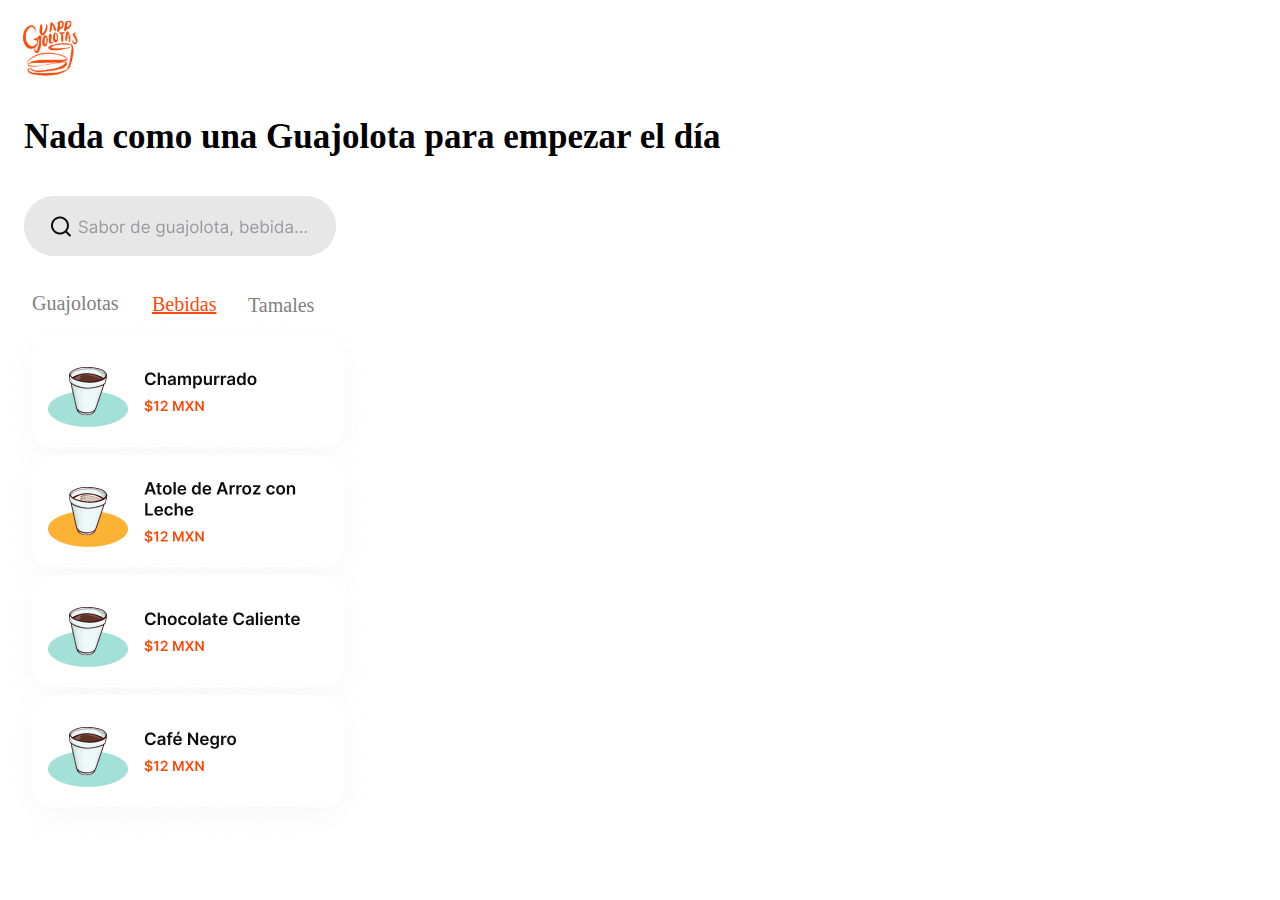
==== index/Bebidas.html @ 7a4de04a "Avance 50%" ====
<!DOCTYPE html>
<html lang="en">

<head>
    <meta charset="UTF-8">
    <meta name="viewport" content="width=device-width, initial-scale=1.0">
    <title>Bebidas</title>
    <link rel="stylesheet" href="/styles/styles.css">
    <link rel="preconnect" href="https://fonts.googleapis.com">
    <link rel="preconnect" href="https://fonts.gstatic.com" crossorigin>
    <link href="https://fonts.googleapis.com/css2?family=Inter:wght@100..900&family=Skranji&display=swap"
        rel="stylesheet">
</head>

<body>
    <a href="/index/index2.html"><img src="/img/logo.png" alt="Logo" id="logo"></a>
    <h1>Nada como una Guajolota para empezar el día</h1>
    <a href="/index/carrito.html"><img src="/img/shopping-cart.png" alt="Carrito" id="car"></a>
    <a href="/index/busqueda.html"><img src="/img/inputSearch.png" alt="" id="search"></a>
    <nav>
        <a href="/index/guajolotas.html">
            <p id="sesionG" style="
            color: gray;
            margin-left: 1.5rem;
            margin-top: 2rem;
            font-size: 20px;
            margin-bottom: -1rem;">Guajolotas</p>
        </a>
        <a href="/index/Bebidas.html">
            <p id="sesionB" style="margin-left: 9rem; margin-top: -1.4rem; font-size: 20px; color: #FA4A0C; text-decoration: underline;">Bebidas</p>
        </a>
        <a href="/index/Tamales.html">
            <p id="sesionT" style="margin-left: 15rem; margin-top: -2.65rem; font-size: 20px; color: gray;">Tamales</p>
        </a>
    </nav>
    <img src="/img/cards (1).png" alt="Guajolotas" style="margin-top: -2rem">
</body>

</html>
---- styles/styles.css ----
@import url('https://fonts.googleapis.com/css2?family=Inter:wght@100..900&family=Skranji&display=swap');

#logo {
    width: 65px;
    margin-top: 0.5rem;
    margin-left: 0.5rem;
}

#car {
    float: right;
    margin-top: -14rem;
    margin-right: 1rem;
    width: 22px;
}

h1 {
    font-size: 35px;
    margin-left: 1rem;
    margin-right: 1rem;
    margin-top: 2rem;
}

#search {
    margin-left: 1rem;
    margin-top: 1rem;
}



a {
    text-decoration: none;
}
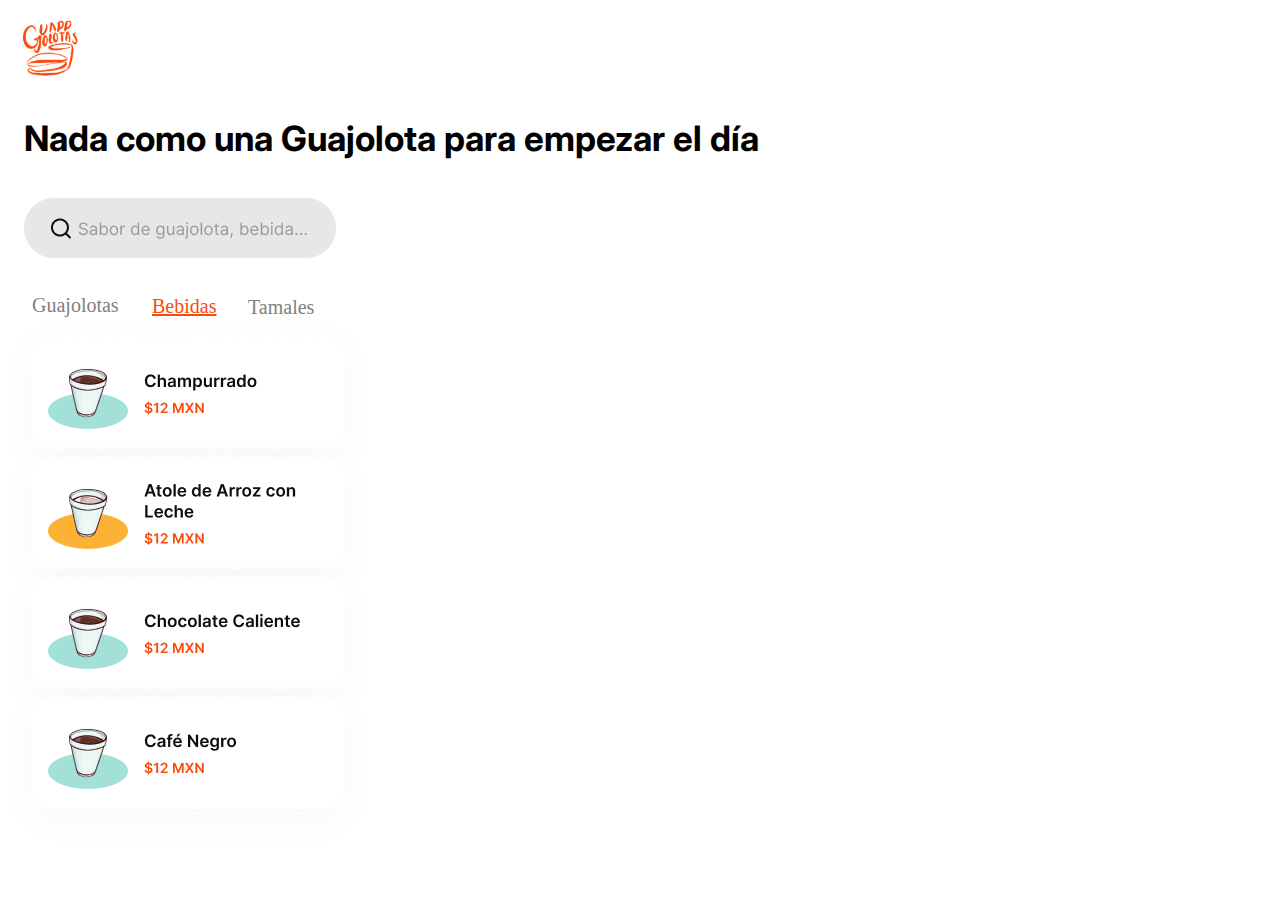
==== commit 6934114e: "Avance 50%" ====
--- a/index/Bebidas.html
+++ b/index/Bebidas.html
@@ -6,8 +6,8 @@
     <meta name="viewport" content="width=device-width, initial-scale=1.0">
     <title>Bebidas</title>
     <link rel="stylesheet" href="/styles/styles.css">
-    <link rel="preconnect" href="https://fonts.googleapis.com">
-    <link rel="preconnect" href="https://fonts.gstatic.com" crossorigin>
+    <link rel="icon" href="/img/logo.png">
+
     <link href="https://fonts.googleapis.com/css2?family=Inter:wght@100..900&family=Skranji&display=swap"
         rel="stylesheet">
 </head>
@@ -15,6 +15,7 @@
 <body>
     <a href="/index/index2.html"><img src="/img/logo.png" alt="Logo" id="logo"></a>
     <h1>Nada como una Guajolota para empezar el día</h1>
+    <a href="/index/profile.html"><img src="/img/Profile.png" alt="Profile" id="profile"></a>
     <a href="/index/carrito.html"><img src="/img/shopping-cart.png" alt="Carrito" id="car"></a>
     <a href="/index/busqueda.html"><img src="/img/inputSearch.png" alt="" id="search"></a>
     <nav>
--- a/styles/styles.css
+++ b/styles/styles.css
@@ -13,11 +13,19 @@
     width: 22px;
 }
 
+#profile {
+    float: right;
+    margin-top: -14.2rem;
+    margin-right: 4rem;
+    width: 28px;
+}
+
 h1 {
     font-size: 35px;
     margin-left: 1rem;
     margin-right: 1rem;
     margin-top: 2rem;
+    font-family: 'Inter';
 }
 
 #search {
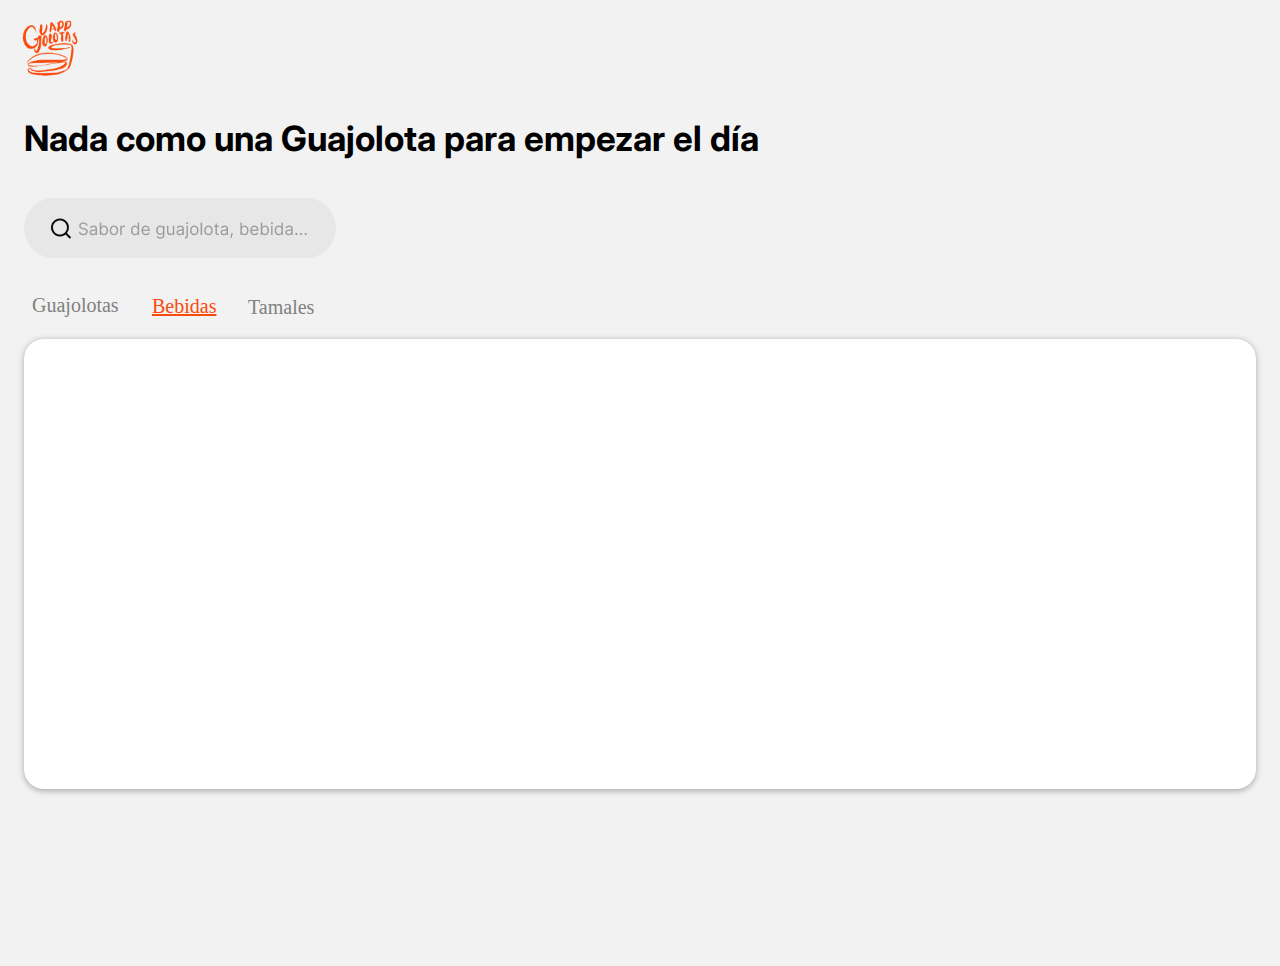
==== commit fa2945b0: "Avance" ====
--- a/index/Bebidas.html
+++ b/index/Bebidas.html
@@ -12,10 +12,10 @@
         rel="stylesheet">
 </head>
 
-<body>
+<body style="height: 950px;">
     <a href="/index/index2.html"><img src="/img/logo.png" alt="Logo" id="logo"></a>
     <h1>Nada como una Guajolota para empezar el día</h1>
-    <a href="/index/profile.html"><img src="/img/Profile.png" alt="Profile" id="profile"></a>
+    <a href="/index/login.html"><img src="/img/Profile.png" alt="Profile" id="profile"></a>
     <a href="/index/carrito.html"><img src="/img/shopping-cart.png" alt="Carrito" id="car"></a>
     <a href="/index/busqueda.html"><img src="/img/inputSearch.png" alt="" id="search"></a>
     <nav>
@@ -34,7 +34,16 @@
             <p id="sesionT" style="margin-left: 15rem; margin-top: -2.65rem; font-size: 20px; color: gray;">Tamales</p>
         </a>
     </nav>
-    <img src="/img/cards (1).png" alt="Guajolotas" style="margin-top: -2rem">
+    <div id="cardsB" style="height: 450px;">
+        <template id="templateB">
+            <img src="..." alt="..." id="image">
+            <h1 id="name">name</h1>
+            <p id="price"></p>
+        </template>
+    </div>
+    <!-- <img src="/img/cards (1).png" alt="Guajolotas" style="margin-top: -2rem"> -->
+    <script src="/scripts/CardsB.js" type="module"></script>
+    <script src="https://cdn.jsdelivr.net/npm/axios/dist/axios.min.js"></script>
 </body>
 
 </html>--- a/styles/styles.css
+++ b/styles/styles.css
@@ -1,4 +1,9 @@
 @import url('https://fonts.googleapis.com/css2?family=Inter:wght@100..900&family=Skranji&display=swap');
+
+body {
+    background-color: #f2f2f2;
+    height: 1050px;
+}
 
 #logo {
     width: 65px;
@@ -33,8 +38,47 @@
     margin-top: 1rem;
 }
 
-
-
 a {
     text-decoration: none;
+}
+
+#cards, #cardsB, #cardsT {
+    background-color: #ffff;
+    border-radius: 20px;
+    height: 550px;
+    cursor: pointer;
+    transition: box-shadow 0.3s ease;
+    margin-left: 1rem;
+    margin-right: 1rem;
+}
+
+#cards, #cardsB, #cardsT,:hover {
+    box-shadow: 0 0.1rem 0.4rem rgba(0,0,0,0.3);
+}
+
+#price {
+    color: #FA4A0C;
+    font-weight: bold;
+    font-family: 'inter';
+    text-align: center;
+    margin-top: -.5rem;
+}
+
+#name{
+    font-family: 'inter';
+    font-size: 17px;
+    text-align: center;
+    margin-top: -4rem;
+}
+
+#image {
+    width: 80px;
+    margin-left: 2rem;
+    margin-top: 1.5rem;
+    padding-right: 5rem;
+}
+
+a{
+    text-decoration: none;
+    color: black;
 }